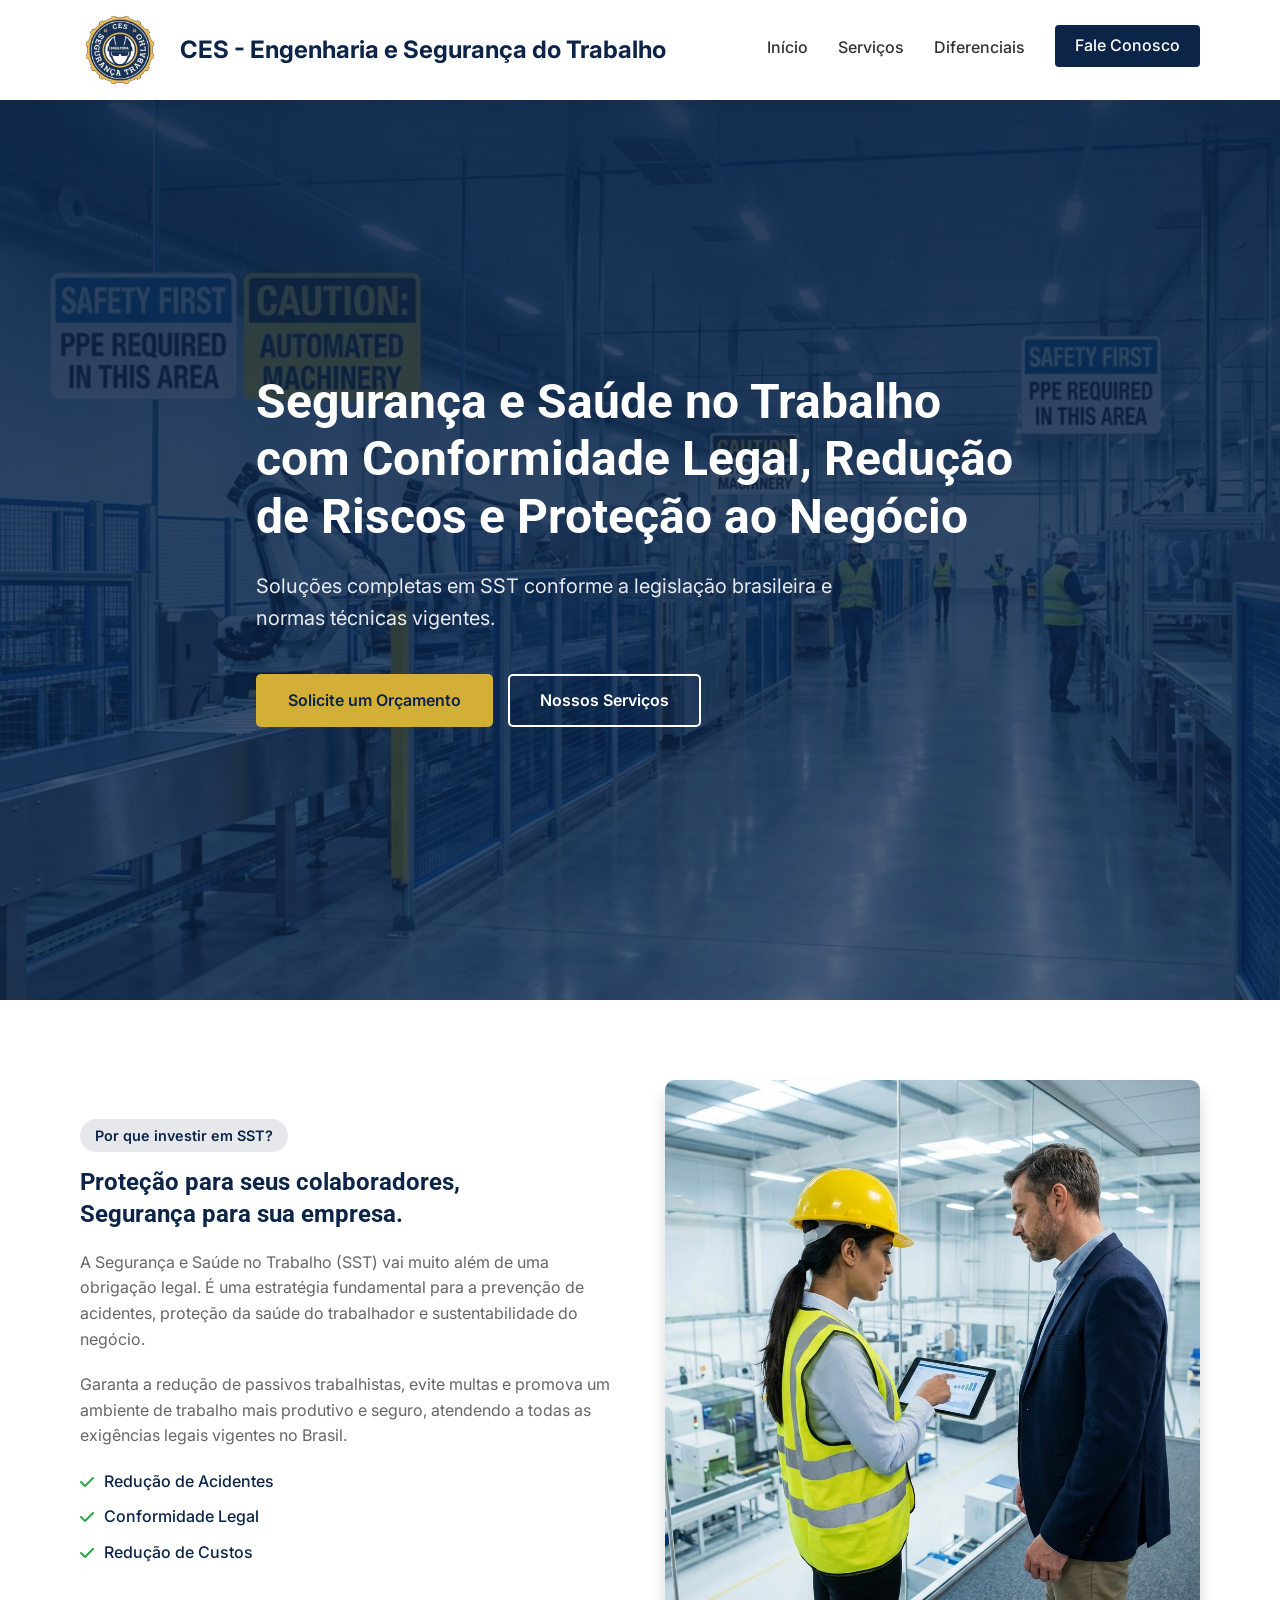
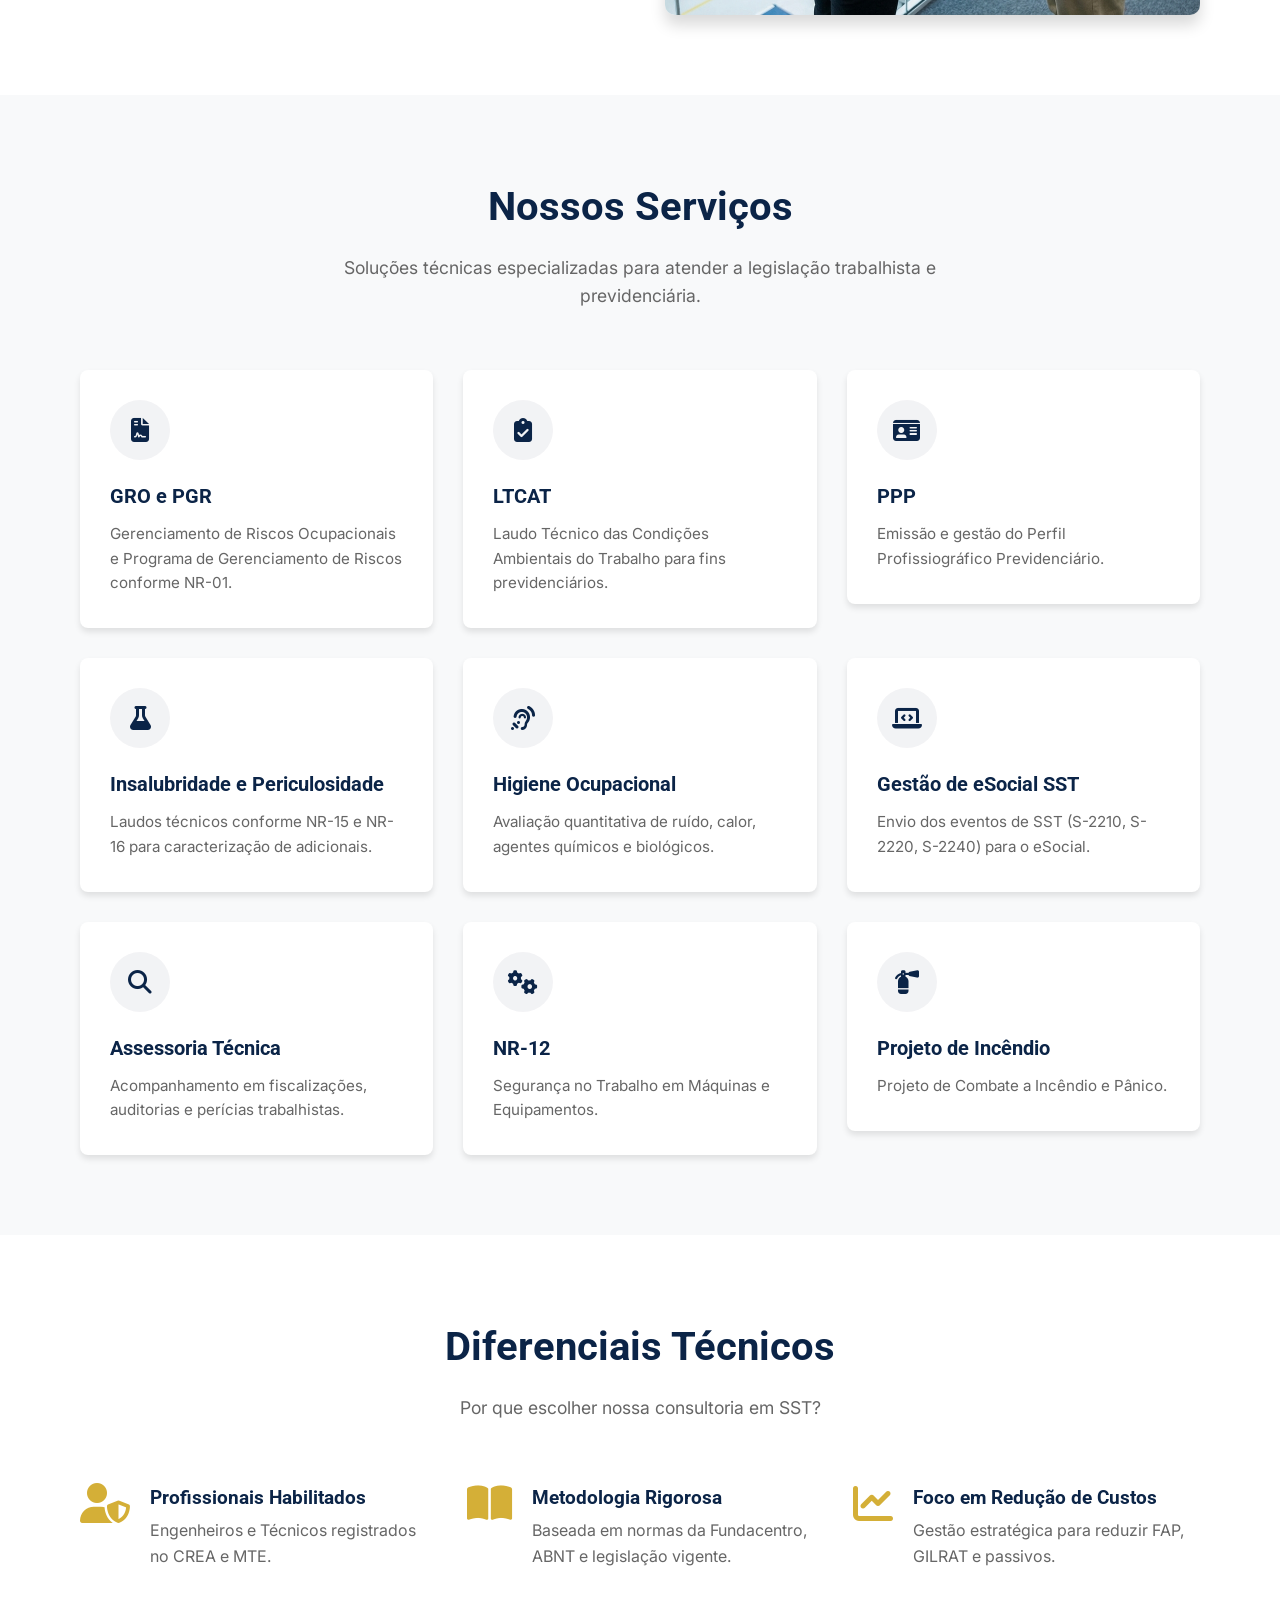
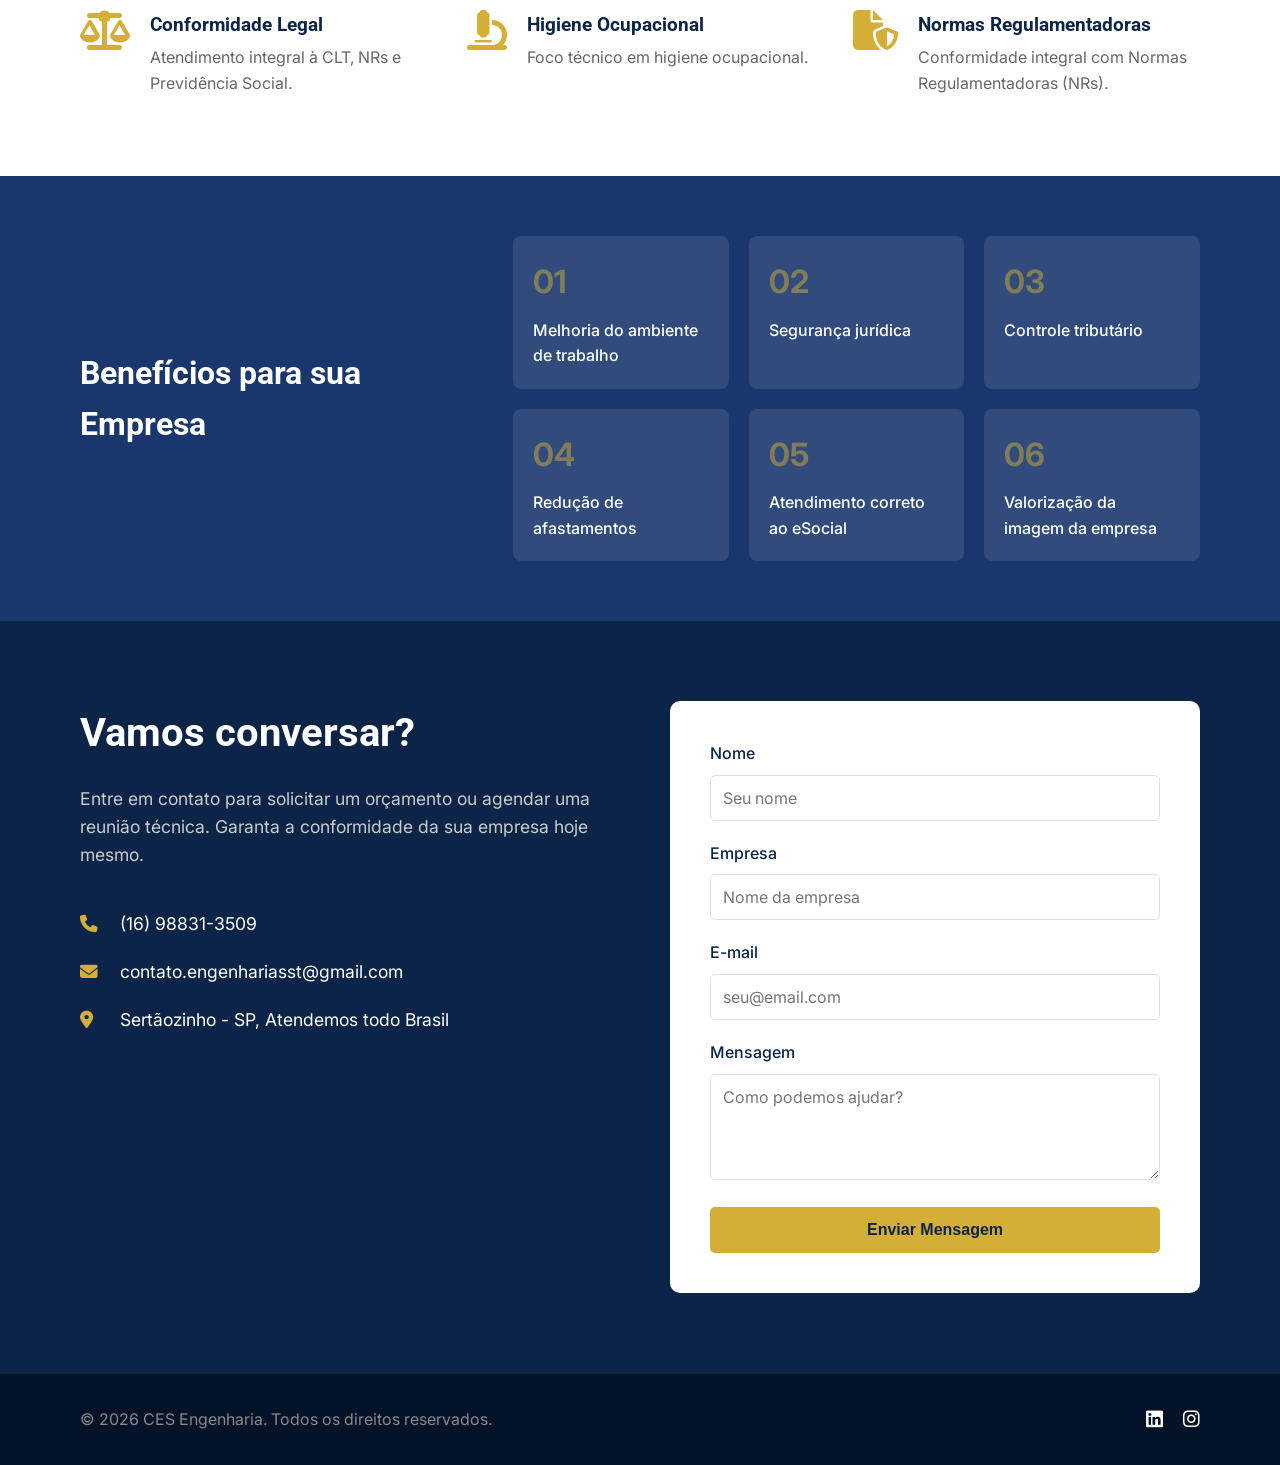
==== index.html @ 50f4a656 "Add files via upload" ====
<!DOCTYPE html>
<html lang="pt-BR">

<head>
    <meta charset="UTF-8">
    <meta name="viewport" content="width=device-width, initial-scale=1.0">
    <meta name="description"
        content="Segurança e Saúde no Trabalho com Conformidade Legal. Soluções completas em SST para sua empresa.">
    <link rel="icon" href="assets/logo_ces.png" type="image/png">
    <title>Segurança e Saúde no Trabalho | Soluções em SST</title>
    <link rel="preconnect" href="https://fonts.googleapis.com">
    <link rel="preconnect" href="https://fonts.gstatic.com" crossorigin>
    <link
        href="https://fonts.googleapis.com/css2?family=Inter:wght@300;400;500;600;700&family=Roboto:wght@400;500;700&display=swap"
        rel="stylesheet">
    <link rel="stylesheet" href="styles.css">
    <!-- Font Awesome for Icons -->
    <link rel="stylesheet" href="https://cdnjs.cloudflare.com/ajax/libs/font-awesome/6.4.0/css/all.min.css">
</head>

<body>
    <header id="header">
        <div class="container header-container">
            <a href="#" class="logo">
                <img src="assets/logo_ces.png" alt="CES Engenharia Logo"
                    style="height: 80px; width: auto; margin-right: 10px;">
                <span>CES - Engenharia e Segurança do Trabalho</span>
            </a>
            <nav>
                <button class="mobile-menu-btn" aria-label="Menu">
                    <i class="fa-solid fa-bars"></i>
                </button>
                <ul class="nav-links">
                    <li><a href="#inicio">Início</a></li>
                    <li><a href="#servicos">Serviços</a></li>
                    <li><a href="#diferenciais">Diferenciais</a></li>
                    <li><a href="#contato" class="btn-nav">Fale Conosco</a></li>
                </ul>
            </nav>
        </div>
    </header>

    <main>
        <!-- Hero Section -->
        <section id="inicio" class="hero">
            <div class="hero-overlay"></div>
            <div class="container hero-content">
                <h1>Segurança e Saúde no Trabalho com Conformidade Legal, Redução de Riscos e Proteção ao Negócio</h1>
                <p class="subtitle">Soluções completas em SST conforme a legislação brasileira e normas técnicas
                    vigentes.</p>
                <div class="hero-buttons">
                    <a href="#contato" class="btn btn-primary">Solicite um Orçamento</a>
                    <a href="#servicos" class="btn btn-outline">Nossos Serviços</a>
                </div>
            </div>
        </section>

        <!-- Intro Section -->
        <section id="intro" class="section-padding">
            <div class="container">
                <div class="intro-grid">
                    <div class="intro-text">
                        <span class="section-tag">Por que investir em SST?</span>
                        <h2>Proteção para seus colaboradores,<br>Segurança para sua empresa.</h2>
                        <p>A Segurança e Saúde no Trabalho (SST) vai muito além de uma obrigação legal. É uma estratégia
                            fundamental para a prevenção de acidentes, proteção da saúde do trabalhador e
                            sustentabilidade do negócio.</p>
                        <p>Garanta a redução de passivos trabalhistas, evite multas e promova um ambiente de trabalho
                            mais produtivo e seguro, atendendo a todas as exigências legais vigentes no Brasil.</p>
                        <ul class="check-list">
                            <li><i class="fa-solid fa-check"></i> Redução de Acidentes</li>
                            <li><i class="fa-solid fa-check"></i> Conformidade Legal</li>
                            <li><i class="fa-solid fa-check"></i> Redução de Custos</li>
                        </ul>
                    </div>
                    <div class="intro-image">
                        <img src="assets/engineer_consulting.png" alt="Engenheiro de segurança consultando normas"
                            loading="lazy">
                    </div>
                </div>
            </div>
        </section>

        <!-- Services Section -->
        <section id="servicos" class="section-padding bg-light">
            <div class="container">
                <div class="section-header text-center">
                    <h2>Nossos Serviços</h2>
                    <p>Soluções técnicas especializadas para atender a legislação trabalhista e previdenciária.</p>
                </div>
                <div class="services-grid">
                    <a href="servico.html?id=gro" class="service-card-link">
                        <div class="service-card">
                            <div class="icon-box"><i class="fa-solid fa-file-contract"></i></div>
                            <h3>GRO e PGR</h3>
                            <p>Gerenciamento de Riscos Ocupacionais e Programa de Gerenciamento de Riscos conforme
                                NR-01.</p>
                        </div>
                    </a>
                    <a href="servico.html?id=ltcat" class="service-card-link">
                        <div class="service-card">
                            <div class="icon-box"><i class="fa-solid fa-clipboard-check"></i></div>
                            <h3>LTCAT</h3>
                            <p>Laudo Técnico das Condições Ambientais do Trabalho para fins previdenciários.</p>
                        </div>
                    </a>
                    <a href="servico.html?id=ppp" class="service-card-link">
                        <div class="service-card">
                            <div class="icon-box"><i class="fa-solid fa-id-card"></i></div>
                            <h3>PPP</h3>
                            <p>Emissão e gestão do Perfil Profissiográfico Previdenciário.</p>
                        </div>
                    </a>
                    <a href="servico.html?id=insalubridade" class="service-card-link">
                        <div class="service-card">
                            <div class="icon-box"><i class="fa-solid fa-flask"></i></div>
                            <h3>Insalubridade e Periculosidade</h3>
                            <p>Laudos técnicos conforme NR-15 e NR-16 para caracterização de adicionais.</p>
                        </div>
                    </a>
                    <a href="servico.html?id=higiene" class="service-card-link">
                        <div class="service-card">
                            <div class="icon-box"><i class="fa-solid fa-ear-listen"></i></div>
                            <h3>Higiene Ocupacional</h3>
                            <p>Avaliação quantitativa de ruído, calor, agentes químicos e biológicos.</p>
                        </div>
                    </a>
                    <a href="servico.html?id=esocial" class="service-card-link">
                        <div class="service-card">
                            <div class="icon-box"><i class="fa-solid fa-laptop-code"></i></div>
                            <h3>Gestão de eSocial SST</h3>
                            <p>Envio dos eventos de SST (S-2210, S-2220, S-2240) para o eSocial.</p>
                        </div>
                    </a>
                    <a href="servico.html?id=assessoria" class="service-card-link">
                        <div class="service-card">
                            <div class="icon-box"><i class="fa-solid fa-magnifying-glass"></i></div>
                            <h3>Assessoria Técnica</h3>
                            <p>Acompanhamento em fiscalizações, auditorias e perícias trabalhistas.</p>
                        </div>
                    </a>
                    <a href="servico.html?id=nr12" class="service-card-link">
                        <div class="service-card">
                            <div class="icon-box"><i class="fa-solid fa-gears"></i></div>
                            <h3>NR-12</h3>
                            <p>Segurança no Trabalho em Máquinas e Equipamentos.</p>
                        </div>
                    </a>
                    <a href="servico.html?id=incendio" class="service-card-link">
                        <div class="service-card">
                            <div class="icon-box"><i class="fa-solid fa-fire-extinguisher"></i></div>
                            <h3>Projeto de Incêndio</h3>
                            <p>Projeto de Combate a Incêndio e Pânico.</p>
                        </div>
                    </a>
                </div>
            </div>
        </section>

        <!-- Differentiators Section -->
        <section id="diferenciais" class="section-padding">
            <div class="container">
                <div class="section-header text-center">
                    <h2>Diferenciais Técnicos</h2>
                    <p>Por que escolher nossa consultoria em SST?</p>
                </div>
                <div class="features-grid">
                    <div class="feature-item">
                        <i class="fa-solid fa-user-shield"></i>
                        <div class="feature-text">
                            <h4>Profissionais Habilitados</h4>
                            <p>Engenheiros e Técnicos registrados no CREA e MTE.</p>
                        </div>
                    </div>
                    <div class="feature-item">
                        <i class="fa-solid fa-book-open"></i>
                        <div class="feature-text">
                            <h4>Metodologia Rigorosa</h4>
                            <p>Baseada em normas da Fundacentro, ABNT e legislação vigente.</p>
                        </div>
                    </div>
                    <div class="feature-item">
                        <i class="fa-solid fa-chart-line"></i>
                        <div class="feature-text">
                            <h4>Foco em Redução de Custos</h4>
                            <p>Gestão estratégica para reduzir FAP, GILRAT e passivos.</p>
                        </div>
                    </div>
                    <div class="feature-item">
                        <i class="fa-solid fa-scale-balanced"></i>
                        <div class="feature-text">
                            <h4>Conformidade Legal</h4>
                            <p>Atendimento integral à CLT, NRs e Previdência Social.</p>
                        </div>
                    </div>
                    <div class="feature-item">
                        <i class="fa-solid fa-microscope"></i>
                        <div class="feature-text">
                            <h4>Higiene Ocupacional</h4>
                            <p>Foco técnico em higiene ocupacional.</p>
                        </div>
                    </div>
                    <div class="feature-item">
                        <i class="fa-solid fa-file-shield"></i>
                        <div class="feature-text">
                            <h4>Normas Regulamentadoras</h4>
                            <p>Conformidade integral com Normas Regulamentadoras (NRs).</p>
                        </div>
                    </div>
                </div>
            </div>
        </section>

        <!-- Benefits Banner -->
        <section class="benefits-banner">
            <div class="container">
                <div class="benefits-content">
                    <h2>Benefícios para sua Empresa</h2>
                    <div class="benefits-list">
                        <div class="benefit">
                            <span>01</span>
                            <p>Melhoria do ambiente de trabalho</p>
                        </div>
                        <div class="benefit">
                            <span>02</span>
                            <p>Segurança jurídica</p>
                        </div>
                        <div class="benefit">
                            <span>03</span>
                            <p>Controle tributário</p>
                        </div>
                        <div class="benefit">
                            <span>04</span>
                            <p>Redução de afastamentos</p>
                        </div>
                        <div class="benefit">
                            <span>05</span>
                            <p>Atendimento correto ao eSocial</p>
                        </div>
                        <div class="benefit">
                            <span>06</span>
                            <p>Valorização da imagem da empresa</p>
                        </div>
                    </div>
                </div>
            </div>
        </section>

        <!-- CTA / Contact Section -->
        <section id="contato" class="section-padding bg-dark text-white">
            <div class="container contact-container">
                <div class="contact-info">
                    <h2>Vamos conversar?</h2>
                    <p>Entre em contato para solicitar um orçamento ou agendar uma reunião técnica. Garanta a
                        conformidade da sua empresa hoje mesmo.</p>
                    <ul class="contact-details">
                        <li><i class="fa-solid fa-phone"></i> (16) 98831-3509</li>
                        <li><i class="fa-solid fa-envelope"></i> contato.engenhariasst@gmail.com</li>
                        <li><i class="fa-solid fa-location-dot"></i>Sertãozinho - SP, Atendemos todo Brasil</li>
                    </ul>
                </div>
                <div class="contact-form-wrapper">
                    <form class="contact-form" action="https://formsubmit.co/contato.engenhariasst@gmail.com
" method="POST">
                        <input type="hidden" name="_subject" value="Novo contato via Site CES Engenharia">
                        <input type="hidden" name="_template" value="table">
                        <input type="hidden" name="_captcha" value="false">
                        <!-- Desativa captcha para teste, remova em produção se desejar -->
                        <input type="hidden" name="_next"
                            value="https://engenhariaconsultoria.github.io/CesEngenhariaSST/obrigado.html?">
                        <!-- IMPORTANTE: Altere para a URL final do seu site -->
                        <div class="form-group">
                            <label for="name">Nome</label>
                            <input type="text" id="name" name="name" placeholder="Seu nome" required>
                        </div>
                        <div class="form-group">
                            <label for="company">Empresa</label>
                            <input type="text" id="company" name="company" placeholder="Nome da empresa">
                        </div>
                        <div class="form-group">
                            <label for="email">E-mail</label>
                            <input type="email" id="email" name="email" placeholder="seu@email.com" required>
                        </div>
                        <div class="form-group">
                            <label for="message">Mensagem</label>
                            <textarea id="message" name="message" rows="4" placeholder="Como podemos ajudar?"
                                required></textarea>
                        </div>
                        <button type="submit" class="btn btn-primary full-width">Enviar Mensagem</button>
                    </form>
                </div>
            </div>
        </section>
    </main>

    <footer>
        <div class="container footer-content">
            <p>&copy; 2026 CES Engenharia. Todos os direitos reservados.</p>
            <div class="social-links">
                <a href="https://linkedin.com/in/carlos-eduardo8" target="_blank"><i
                        class="fa-brands fa-linkedin"></i></a>
                <a href="https://www.instagram.com/cesconsultoriasst/?hl=pt-br" target="_blank"><i
                        class="fa-brands fa-instagram"></i></a>
            </div>
        </div>
    </footer>

    <script src="script.js"></script>
</body>

</html>
---- styles.css ----
:root {
    --primary-color: #0B2447;
    /* Deep Navy Blue */
    --secondary-color: #19376D;
    /* Lighter Navy */
    --accent-color: #D4AF37;
    /* Metallic Gold/Orange for CTAs */
    --text-color: #333333;
    --light-text: #666666;
    --bg-light: #F8F9FA;
    --white: #FFFFFF;
    --border-color: #E0E0E0;
    --success: #28a745;

    --font-heading: 'Roboto', sans-serif;
    --font-body: 'Inter', sans-serif;

    --transition: all 0.3s ease;
    --shadow: 0 4px 6px rgba(0, 0, 0, 0.1);
    --shadow-hover: 0 10px 15px rgba(0, 0, 0, 0.15);
}

/* Responsive Typography Scale */
html {
    font-size: 16px;
}

@media (max-width: 768px) {
    html {
        font-size: 14px;
    }
}

* {
    margin: 0;
    padding: 0;
    box-sizing: border-box;
}

html {
    scroll-behavior: smooth;
}

body {
    font-family: var(--font-body);
    line-height: 1.6;
    color: var(--text-color);
    background-color: var(--white);
    display: flex;
    flex-direction: column;
    min-height: 100vh;
}

main {
    flex: 1;
}

h1,
h2,
h3,
h4,
h5,
h6 {
    font-family: var(--font-heading);
    color: var(--primary-color);
    font-weight: 700;
}

a {
    text-decoration: none;
    color: inherit;
    transition: var(--transition);
}

ul {
    list-style: none;
}

img {
    max-width: 100%;
    display: block;
}

.container {
    width: 90%;
    max-width: 1200px;
    margin: 0 auto;
    padding: 0 1rem;
}

/* Fix for anchor jumps with fixed header */
html {
    scroll-padding-top: 50px;
    /* Better modern alternative to scroll-margin depending on browser, but let's stick to scroll-margin on sections for robustness or use this global if structure allows */
}

section[id] {
    scroll-margin-top: 50px;
}

.section-padding {
    padding: 80px 0;
}

@media (max-width: 768px) {
    .section-padding {
        padding: 50px 0;
    }
}

.text-center {
    text-align: center;
}

.bg-light {
    background-color: var(--bg-light);
}

.bg-dark {
    background-color: var(--primary-color);
    color: var(--white);
}

/* Buttons */
.btn {
    display: inline-block;
    padding: 12px 30px;
    border-radius: 5px;
    font-weight: 600;
    font-size: 1rem;
    cursor: pointer;
    text-align: center;
    border: 2px solid transparent;
}

.btn-primary {
    background-color: var(--accent-color);
    color: var(--primary-color);
}

.btn-primary:hover {
    background-color: #bfa030;
    transform: translateY(-3px) scale(1.05);
    box-shadow: 0 10px 20px rgba(0, 0, 0, 0.2);
}

.btn:active {
    transform: translateY(1px) scale(0.95);
    box-shadow: 0 2px 5px rgba(0, 0, 0, 0.2);
}

.btn-outline {
    background-color: transparent;
    border: 2px solid var(--white);
    color: var(--white);
}

.btn-outline:hover {
    background-color: var(--white);
    color: var(--primary-color);
    transform: translateY(-3px) scale(1.05);
    box-shadow: 0 10px 20px rgba(255, 255, 255, 0.2);
}

.full-width {
    width: 100%;
}

/* Header */
header {
    background-color: var(--white);
    box-shadow: 0 2px 10px rgba(0, 0, 0, 0.05);
    position: fixed;
    width: 100%;
    top: 0;
    z-index: 1000;
    height: 100px;
    display: flex;
    align-items: center;
}

.header-container {
    display: flex;
    justify-content: space-between;
    align-items: center;
}

.logo {
    display: flex;
    align-items: center;
    gap: 10px;
    font-size: 1.5rem;
    font-weight: 700;
    color: var(--primary-color);
}

.logo i {
    color: var(--accent-color);
    font-size: 1.8rem;
}

.nav-links {
    display: flex;
    align-items: center;
    gap: 30px;
}

.nav-links a {
    text-decoration: none;
    display: inline-block;
    font-weight: 500;
    color: var(--text-color);
    position: relative;
    padding-bottom: 5px;
    transition: var(--transition);
}

.nav-links a:not(.btn-nav)::after {
    content: '';
    position: absolute;
    width: 0;
    height: 2px;
    bottom: 0;
    left: 0;
    background-color: var(--accent-color);
    transition: width 0.3s ease;
}

.nav-links a:not(.btn-nav):hover {
    color: var(--primary-color);
}

.nav-links a:not(.btn-nav):active {
    transform: scale(0.95);
}

.nav-links a:not(.btn-nav):hover::after {
    width: 100%;
}

.nav-links .btn-nav {
    background-color: var(--primary-color);
    color: var(--white);
    padding: 8px 20px;
    border-radius: 4px;
    position: relative;
    overflow: hidden;
    z-index: 1;
}

.nav-links .btn-nav::before {
    content: '';
    position: absolute;
    top: 0;
    left: -100%;
    width: 100%;
    height: 100%;
    background: linear-gradient(90deg, transparent, rgba(255, 255, 255, 0.2), transparent);
    transition: 0.5s;
    z-index: -1;
}

.nav-links .btn-nav:hover {
    background-color: var(--secondary-color);
    color: var(--white);
    transform: translateY(-2px);
    box-shadow: 0 5px 15px rgba(0, 0, 0, 0.1);
}

.nav-links .btn-nav:hover::before {
    left: 100%;
}

.nav-links .btn-nav:active {
    transform: translateY(0) scale(0.95);
    box-shadow: 0 2px 5px rgba(0, 0, 0, 0.1);
}

.mobile-menu-btn {
    display: none;
    background: none;
    border: none;
    font-size: 1.5rem;
    color: var(--primary-color);
    cursor: pointer;
}

/* Hero Section */
.hero {
    height: 100vh;
    /* Changed from 90vh to 100vh for fuller impact */
    min-height: 600px;
    background-image: url('assets/hero_industry.png');
    /* Placeholder image needed */
    background-size: cover;
    background-position: center;
    position: relative;
    display: flex;
    align-items: center;
    margin-top: 100px;
    /* Header height offset if needed, or overlay header */
}

/* To handle the fixed header cleanly, we can actually make the hero top padding compensate or just keep margin */

.hero-overlay {
    position: absolute;
    top: 0;
    left: 0;
    width: 100%;
    height: 100%;
    background: linear-gradient(rgba(11, 36, 71, 0.9), rgba(11, 36, 71, 0.7));
}

.hero-content {
    position: relative;
    z-index: 1;
    color: var(--white);
    max-width: 800px;
}

.hero h1 {
    font-size: 3rem;
    line-height: 1.2;
    margin-bottom: 1.5rem;
    color: var(--white);
}

.hero .subtitle {
    font-size: 1.25rem;
    margin-bottom: 2.5rem;
    opacity: 0.9;
    max-width: 600px;
}

.hero-buttons {
    display: flex;
    gap: 15px;
    flex-wrap: wrap;
}

/* Intro Section */
.intro-grid {
    display: grid;
    grid-template-columns: 1fr 1fr;
    gap: 50px;
    align-items: center;
}

.section-tag {
    display: inline-block;
    background-color: rgba(11, 36, 71, 0.1);
    color: var(--primary-color);
    padding: 5px 15px;
    border-radius: 50px;
    font-size: 0.9rem;
    font-weight: 600;
    margin-bottom: 15px;
}

.intro-text h2 {
    font-size: 2/5rem;
    margin-bottom: 20px;
    line-height: 1.3;
}

.intro-text p {
    margin-bottom: 20px;
    color: var(--light-text);
}

.check-list {
    margin-top: 20px;
}

.check-list li {
    display: flex;
    align-items: center;
    gap: 10px;
    margin-bottom: 10px;
    font-weight: 500;
    color: var(--primary-color);
}

.check-list i {
    color: var(--success);
}

.intro-image img {
    border-radius: 10px;
    box-shadow: var(--shadow-hover);
}

/* Services */
.section-header {
    margin-bottom: 60px;
    max-width: 700px;
    margin-left: auto;
    margin-right: auto;
}

.section-header h2 {
    font-size: 2.5rem;
    margin-bottom: 15px;
}

.section-header p {
    color: var(--light-text);
    font-size: 1.1rem;
}

.services-grid {
    display: grid;
    grid-template-columns: repeat(auto-fit, minmax(280px, 1fr));
    gap: 30px;
}

@media (max-width: 480px) {
    .services-grid {
        grid-template-columns: 1fr;
    }
}

.service-card {
    background-color: var(--white);
    padding: 30px;
    border-radius: 8px;
    box-shadow: var(--shadow);
    transition: var(--transition);
    border-bottom: 3px solid transparent;
}

.service-card:hover {
    transform: translateY(-10px);
    box-shadow: 0 15px 30px rgba(0, 0, 0, 0.15);
    border-bottom-color: var(--accent-color);
}

.icon-box {
    width: 60px;
    height: 60px;
    background-color: rgba(11, 36, 71, 0.05);
    border-radius: 50%;
    display: flex;
    align-items: center;
    justify-content: center;
    margin-bottom: 20px;
}

.icon-box i {
    font-size: 1.5rem;
    color: var(--primary-color);
}

.service-card h3 {
    font-size: 1.25rem;
    margin-bottom: 10px;
}

.service-card p {
    color: var(--light-text);
    font-size: 0.95rem;
}

/* Differentiators */
.features-grid {
    display: grid;
    grid-template-columns: repeat(auto-fit, minmax(300px, 1fr));
    gap: 40px;
}

.feature-item {
    display: flex;
    gap: 20px;
}

.feature-item i {
    font-size: 2.5rem;
    color: var(--accent-color);
}

.feature-item h4 {
    margin-bottom: 5px;
    font-size: 1.2rem;
}

.feature-item p {
    color: var(--light-text);
}

/* Benefits Banner */
.benefits-banner {
    background-color: var(--secondary-color);
    padding: 60px 0;
    color: var(--white);
}

.benefits-content {
    display: flex;
    flex-wrap: wrap;
    align-items: center;
    justify-content: space-between;
    gap: 40px;
}

.benefits-content h2 {
    color: var(--white);
    font-size: 2rem;
    flex: 1 1 300px;
}

.benefits-list {
    flex: 2 1 500px;
    display: grid;
    grid-template-columns: repeat(auto-fit, minmax(200px, 1fr));
    gap: 20px;
}

.benefit {
    background-color: rgba(255, 255, 255, 0.1);
    padding: 20px;
    border-radius: 8px;
    display: flex;
    flex-direction: column;
    gap: 10px;
}

.benefit span {
    font-size: 2rem;
    font-weight: 700;
    color: var(--accent-color);
    opacity: 0.5;
}

.benefit p {
    font-weight: 500;
}

/* Contact Section */
.contact-container {
    display: grid;
    grid-template-columns: 1fr 1fr;
    gap: 60px;
    align-items: flex-start;
}

.contact-info h2 {
    color: var(--white);
    font-size: 2.5rem;
    margin-bottom: 20px;
}

.contact-info p {
    color: #cccccc;
    margin-bottom: 40px;
    font-size: 1.1rem;
}

.contact-details li {
    display: flex;
    align-items: center;
    gap: 15px;
    margin-bottom: 20px;
    font-size: 1.1rem;
}

.contact-details i {
    color: var(--accent-color);
    width: 25px;
}

.contact-form-wrapper {
    background-color: var(--white);
    padding: 40px;
    border-radius: 10px;
    color: var(--text-color);
}

.form-group {
    margin-bottom: 20px;
}

.form-group label {
    display: block;
    margin-bottom: 8px;
    font-weight: 500;
    color: var(--primary-color);
}

.form-group input,
.form-group textarea {
    width: 100%;
    padding: 12px;
    border: 1px solid var(--border-color);
    border-radius: 5px;
    font-family: inherit;
    font-size: 1rem;
    transition: var(--transition);
}

.form-group input:focus,
.form-group textarea:focus {
    outline: none;
    border-color: var(--primary-color);
    box-shadow: 0 0 0 3px rgba(11, 36, 71, 0.1);
}

/* Footer */
footer {
    background-color: #051329;
    /* Darker than primary */
    color: #888;
    padding: 30px 0;
    border-top: 1px solid rgba(255, 255, 255, 0.05);
}

.footer-content {
    display: flex;
    justify-content: space-between;
    align-items: center;
}

.social-links {
    display: flex;
    gap: 20px;
}

.social-links a {
    color: #fff;
    font-size: 1.2rem;
}

.social-links a:hover {
    color: var(--accent-color);
}

/* Responsive */
@media (max-width: 992px) {
    .hero h1 {
        font-size: 2.5rem;
    }

    .intro-grid {
        grid-template-columns: 1fr;
    }

    .intro-image {
        order: -1;
    }

    .contact-container {
        grid-template-columns: 1fr;
    }
}

@media (max-width: 768px) {

    /* Header & Navigation */
    header {
        height: auto;
        min-height: 80px;
        padding: 10px 0;
    }

    .header-container {
        flex-wrap: wrap;
    }

    .logo {
        max-width: 80%;
    }

    .logo img {
        height: 50px !important;
        /* Override inline style */
        width: auto;
    }

    .logo span {
        font-size: 0.9rem;
        line-height: 1.2;
    }

    .nav-links {
        display: none;
        position: absolute;
        top: 100%;
        /* Pushes it below the header */
        left: 0;
        width: 100%;
        background-color: var(--white);
        flex-direction: column;
        padding: 20px;
        box-shadow: 0 5px 10px rgba(0, 0, 0, 0.1);
        z-index: 999;
    }

    .nav-links.active {
        display: flex;
    }

    .mobile-menu-btn {
        display: block;
        margin-left: auto;
        /* Ensure it stays on the right */
    }

    /* Hero */
    .hero {
        min-height: 100vh;
        /* Changed to use VH properly */
        margin-top: 80px;
        /* Adjust for smaller header */
        background-attachment: scroll;
        /* Better performance on mobile */
    }

    .hero h1 {
        font-size: 2rem;
    }

    .hero .subtitle {
        font-size: 1.1rem;
    }

    /* Benefits Banner */
    .benefits-banner {
        padding: 30px 0;
    }

    .benefits-content {
        flex-direction: column;
        align-items: flex-start;
        gap: 20px;
        /* Override desktop gap of 40px */
    }

    .benefits-content h2 {
        margin-bottom: 0;
        /* Remove margin, use gap */
        text-align: left;
        width: 100%;
        /* Ensure it takes full width for alignment */
        flex: auto;
        /* Reset flex basis */
    }

    .benefits-list {
        flex: auto;
        width: 100%;
    }

    /* Footer */
    .footer-content {
        flex-direction: column;
        gap: 20px;
        text-align: center;
    }
}

@media (max-width: 480px) {
    .logo span {
        font-size: 0.8rem;
    }

    .hero h1 {
        font-size: 1.75rem;
    }

    .section-header h2 {
        font-size: 2rem;
    }

    .contact-form-wrapper {
        padding: 25px;
    }
}



/* Service Detail Page */
.back-link {
    display: inline-block;
    margin-bottom: 30px;
    color: var(--primary-color);
    font-weight: 600;
    transition: var(--transition);
}

.back-link:hover {
    color: var(--accent-color);
    transform: translateX(-5px);
}

.service-detail-container {
    background-color: var(--white);
    border-radius: 10px;
    box-shadow: var(--shadow);
    overflow: hidden;
    padding: 40px;
    display: flex;
    flex-wrap: wrap;
    gap: 40px;
    align-items: flex-start;
}

.service-detail-image-wrapper {
    flex: 1 1 400px;
}

.service-detail-image-wrapper img {
    border-radius: 8px;
    width: 100%;
    height: auto;
    box-shadow: var(--shadow-hover);
}

.service-detail-text {
    flex: 1 1 400px;
}

.service-detail-text h1 {
    font-size: 2.5rem;
    margin-bottom: 20px;
    position: relative;
    padding-bottom: 15px;
}

.service-detail-text h1::after {
    content: '';
    position: absolute;
    bottom: 0;
    left: 0;
    width: 80px;
    height: 4px;
    background-color: var(--accent-color);
    border-radius: 2px;
}

.service-detail-text p {
    margin-bottom: 15px;
    color: var(--light-text);
    font-size: 1.05rem;
    text-align: justify;
}

.service-detail-text ul {
    margin-top: 20px;
    margin-bottom: 20px;
}

.service-detail-text li {
    margin-bottom: 10px;
    padding-left: 20px;
    position: relative;
}

.service-detail-text li::before {
    content: '•';
    color: var(--accent-color);
    font-weight: bold;
    position: absolute;
    left: 0;
}

@media (max-width: 768px) {
    .service-detail-container {
        flex-direction: column;
        padding: 20px;
    }

    .service-detail-image-wrapper,
    .service-detail-text {
        flex: 1 1 100%;
    }
}
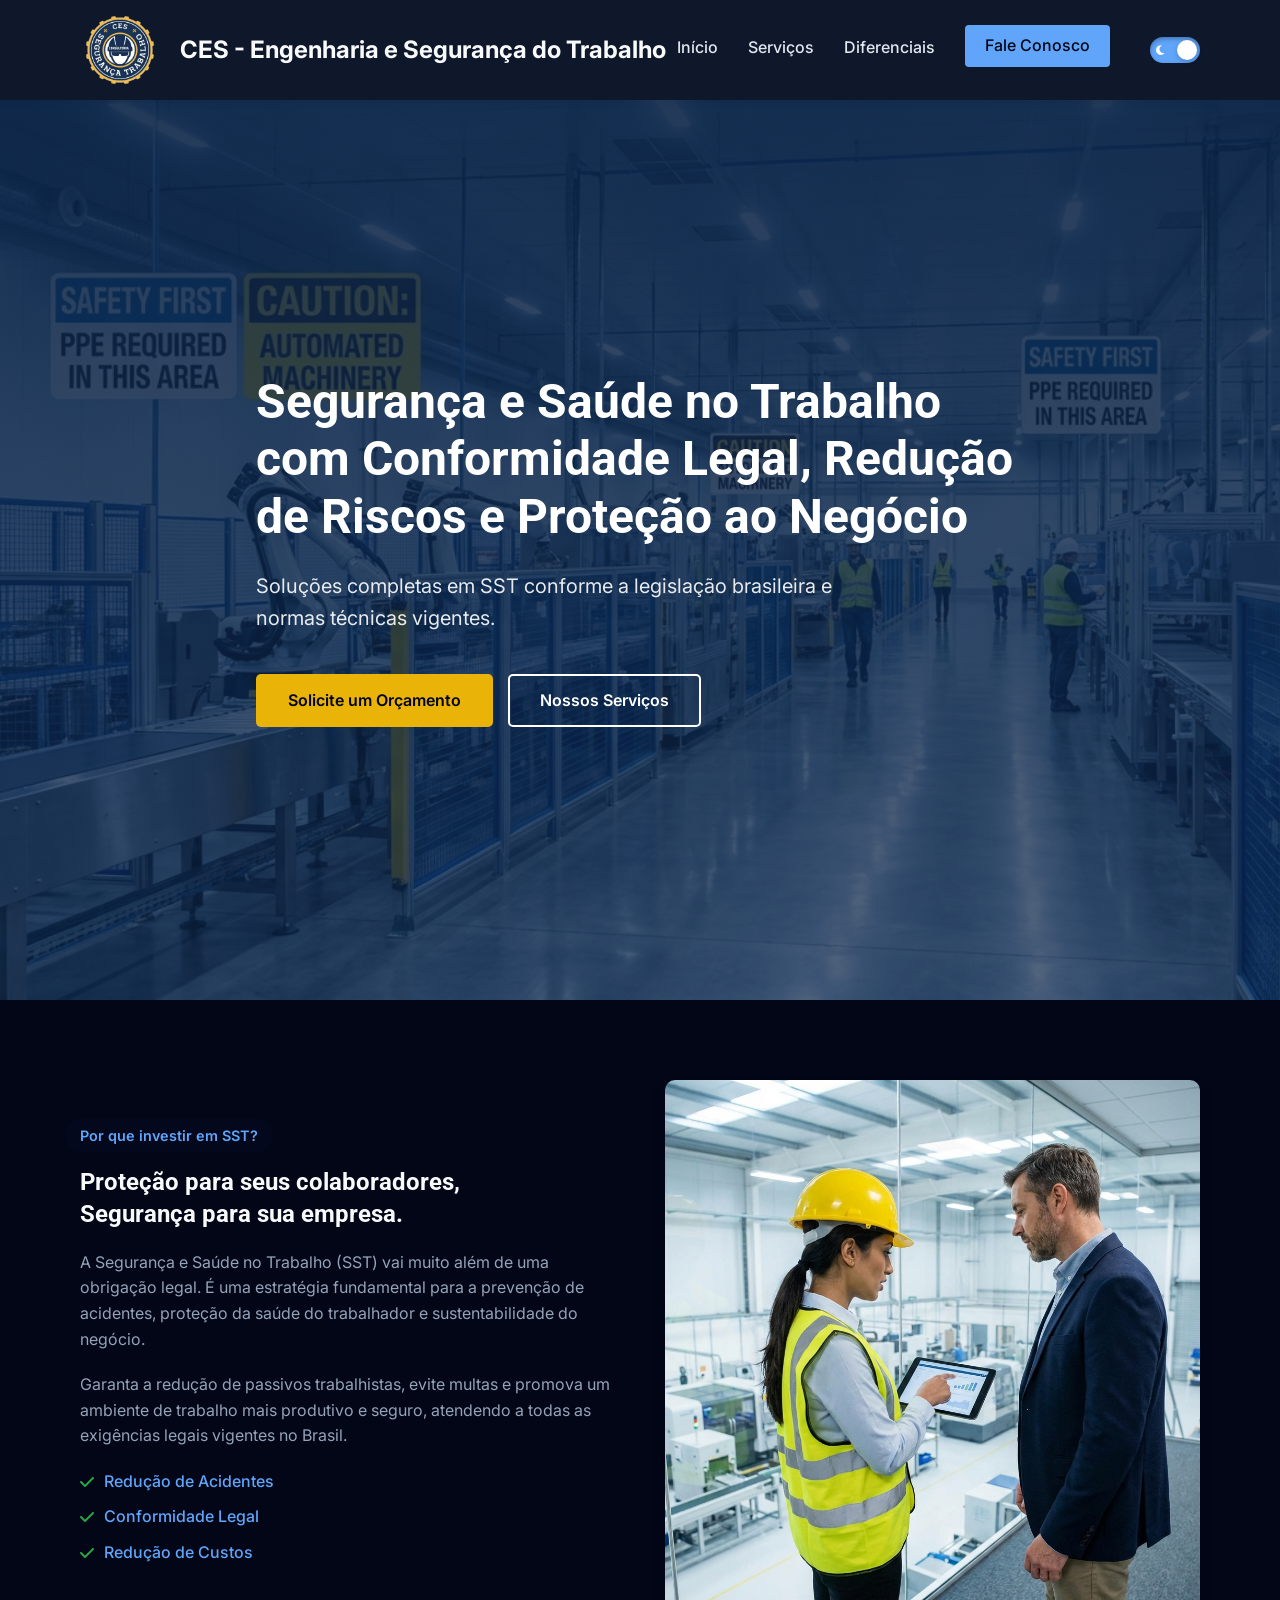
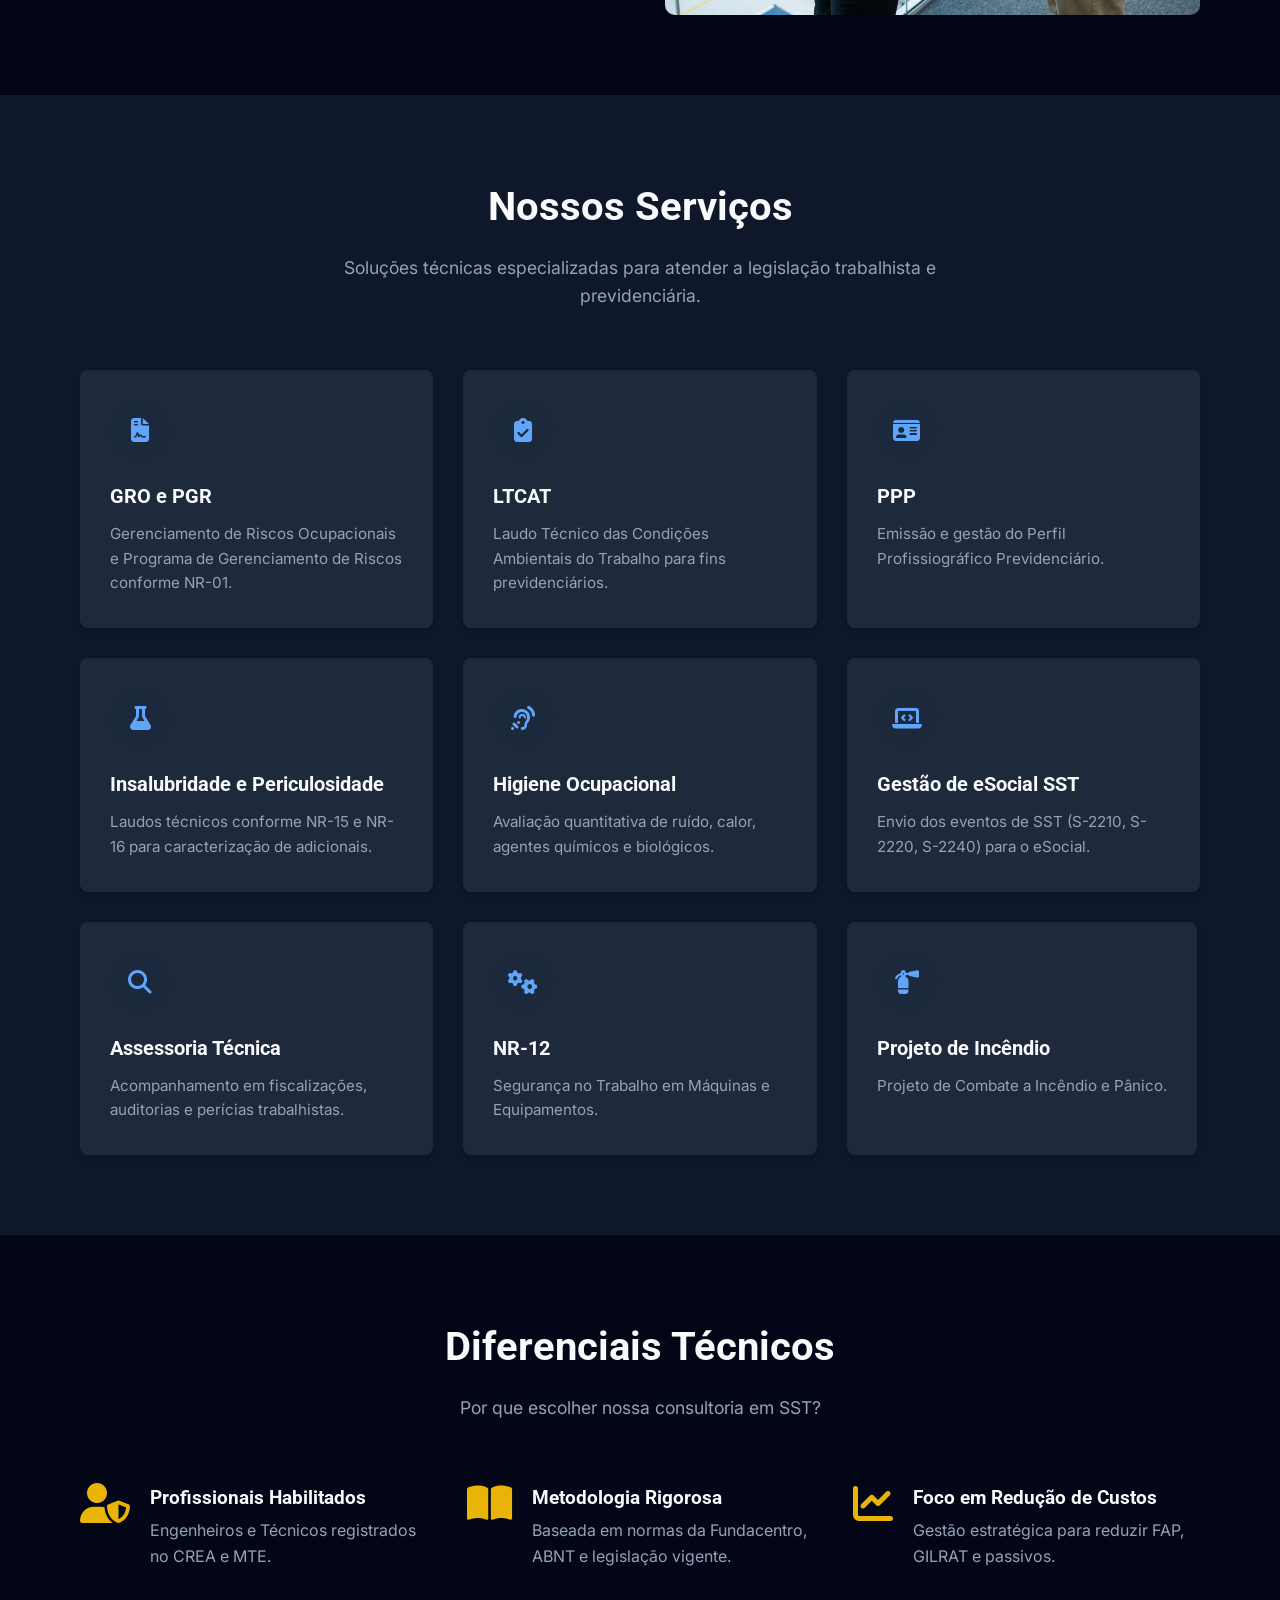
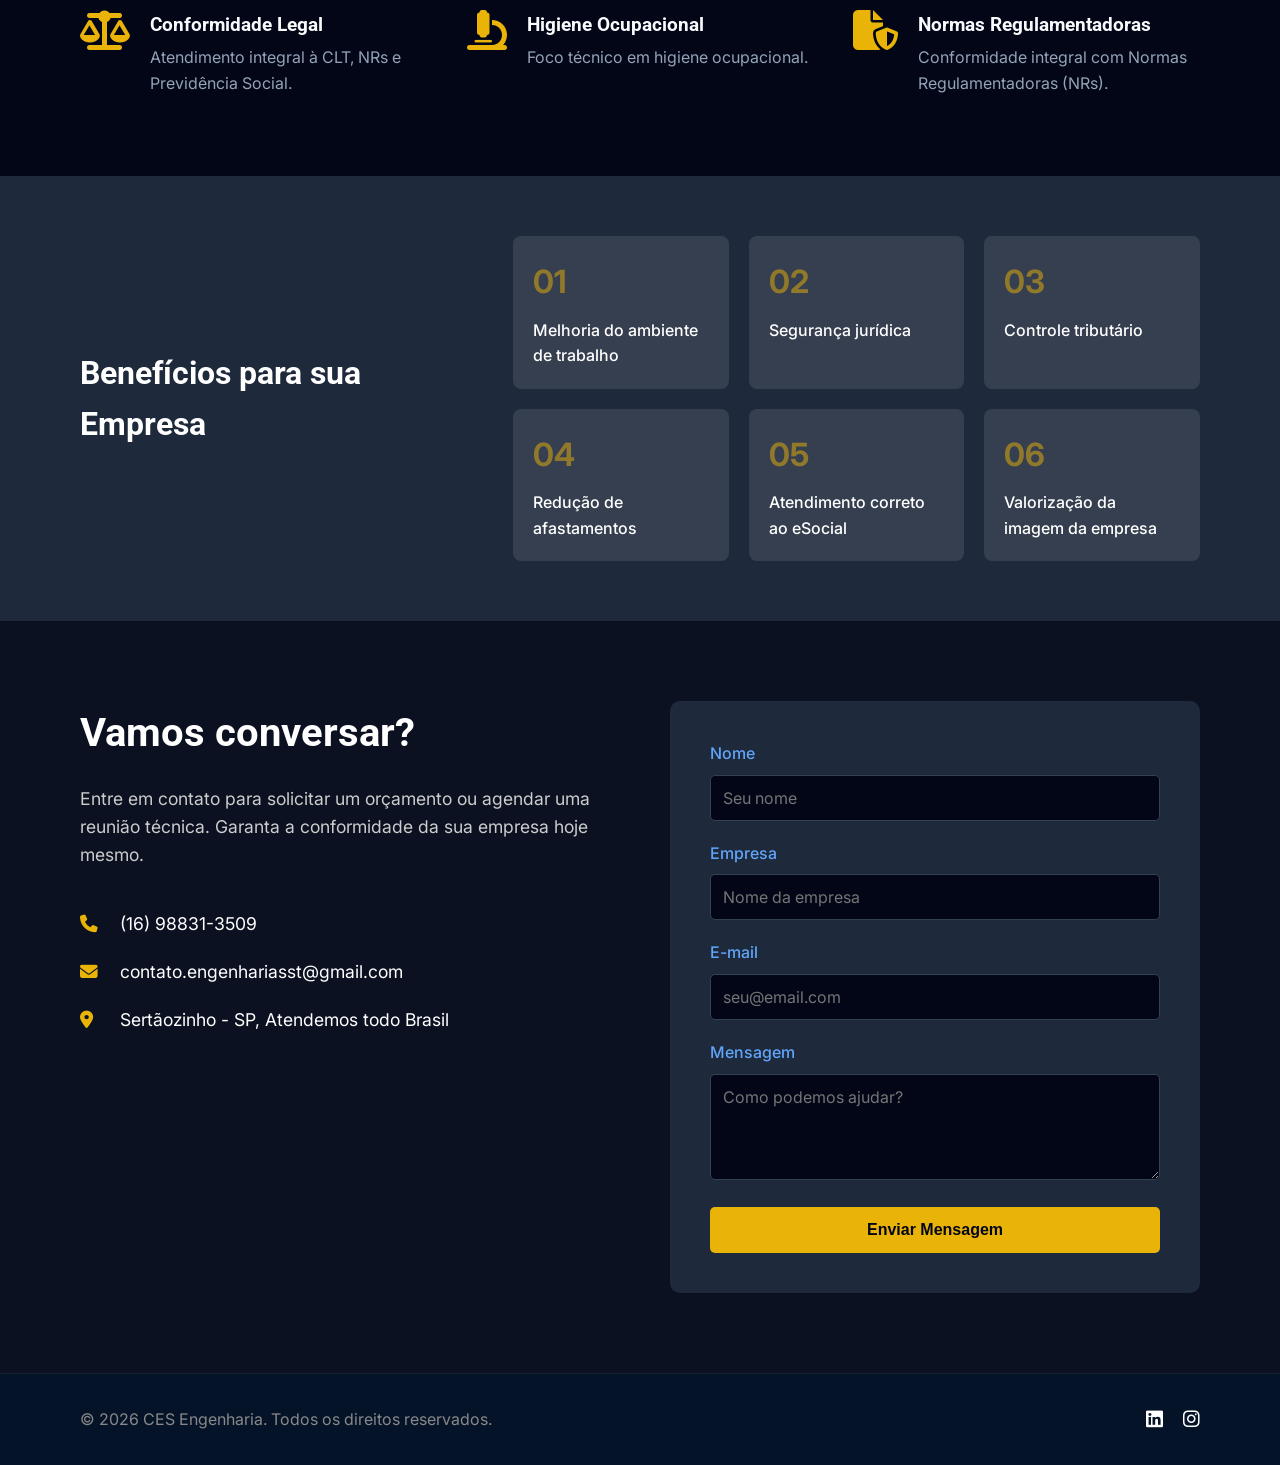
==== commit 556259c7: "feat: Add dark mode, adjust logo size and align grid items" ====
--- a/index.html
+++ b/index.html
@@ -13,6 +13,12 @@
     <link
         href="https://fonts.googleapis.com/css2?family=Inter:wght@300;400;500;600;700&family=Roboto:wght@400;500;700&display=swap"
         rel="stylesheet">
+    <script>
+        // Set dark theme as default unless explicitly set to light
+        if (localStorage.getItem('theme') !== 'light') {
+            document.documentElement.setAttribute('data-theme', 'dark');
+        }
+    </script>
     <link rel="stylesheet" href="styles.css">
     <!-- Font Awesome for Icons -->
     <link rel="stylesheet" href="https://cdnjs.cloudflare.com/ajax/libs/font-awesome/6.4.0/css/all.min.css">
@@ -35,6 +41,15 @@
                     <li><a href="#servicos">Serviços</a></li>
                     <li><a href="#diferenciais">Diferenciais</a></li>
                     <li><a href="#contato" class="btn-nav">Fale Conosco</a></li>
+                    <li>
+                        <label class="theme-switch" aria-label="Alternar Tema">
+                            <input type="checkbox" id="theme-toggle">
+                            <span class="slider">
+                                <i class="fa-solid fa-moon"></i>
+                                <i class="fa-solid fa-sun"></i>
+                            </span>
+                        </label>
+                    </li>
                 </ul>
             </nav>
         </div>
--- a/styles.css
+++ b/styles.css
@@ -6,18 +6,52 @@
     --accent-color: #D4AF37;
     /* Metallic Gold/Orange for CTAs */
     --text-color: #333333;
+    --heading-color: var(--primary-color);
     --light-text: #666666;
     --bg-light: #F8F9FA;
+    --bg-dark-section: var(--primary-color);
     --white: #FFFFFF;
     --border-color: #E0E0E0;
     --success: #28a745;
 
+    --body-bg: #FFFFFF;
+    --card-bg: #FFFFFF;
+    --header-bg: #FFFFFF;
+
+    --btn-nav-bg: var(--primary-color);
+    --btn-nav-text: var(--white);
+    --btn-primary-text: var(--primary-color);
+
     --font-heading: 'Roboto', sans-serif;
     --font-body: 'Inter', sans-serif;
 
     --transition: all 0.3s ease;
     --shadow: 0 4px 6px rgba(0, 0, 0, 0.1);
     --shadow-hover: 0 10px 15px rgba(0, 0, 0, 0.15);
+}
+
+[data-theme="dark"] {
+    --primary-color: #60a5fa;
+    --secondary-color: #1e293b;
+    --accent-color: #eab308;
+
+    --text-color: #e2e8f0;
+    --heading-color: #f8fafc;
+    --light-text: #94a3b8;
+
+    --bg-light: #0f172a;
+    --bg-dark-section: #0b1120;
+
+    --white: #ffffff;
+    --border-color: #334155;
+
+    --body-bg: #020617;
+    --card-bg: #1e293b;
+    --header-bg: #0f172a;
+
+    --btn-nav-bg: #60a5fa;
+    --btn-nav-text: #020617;
+    --btn-primary-text: #020617;
 }
 
 /* Responsive Typography Scale */
@@ -45,7 +79,7 @@
     font-family: var(--font-body);
     line-height: 1.6;
     color: var(--text-color);
-    background-color: var(--white);
+    background-color: var(--body-bg);
     display: flex;
     flex-direction: column;
     min-height: 100vh;
@@ -62,7 +96,7 @@
 h5,
 h6 {
     font-family: var(--font-heading);
-    color: var(--primary-color);
+    color: var(--heading-color);
     font-weight: 700;
 }
 
@@ -117,7 +151,7 @@
 }
 
 .bg-dark {
-    background-color: var(--primary-color);
+    background-color: var(--bg-dark-section);
     color: var(--white);
 }
 
@@ -135,7 +169,7 @@
 
 .btn-primary {
     background-color: var(--accent-color);
-    color: var(--primary-color);
+    color: var(--btn-primary-text);
 }
 
 .btn-primary:hover {
@@ -168,7 +202,7 @@
 
 /* Header */
 header {
-    background-color: var(--white);
+    background-color: var(--header-bg);
     box-shadow: 0 2px 10px rgba(0, 0, 0, 0.05);
     position: fixed;
     width: 100%;
@@ -191,7 +225,7 @@
     gap: 10px;
     font-size: 1.5rem;
     font-weight: 700;
-    color: var(--primary-color);
+    color: var(--heading-color);
 }
 
 .logo i {
@@ -239,8 +273,8 @@
 }
 
 .nav-links .btn-nav {
-    background-color: var(--primary-color);
-    color: var(--white);
+    background-color: var(--btn-nav-bg);
+    color: var(--btn-nav-text);
     padding: 8px 20px;
     border-radius: 4px;
     position: relative;
@@ -281,8 +315,67 @@
     background: none;
     border: none;
     font-size: 1.5rem;
-    color: var(--primary-color);
+    color: var(--heading-color);
     cursor: pointer;
+}
+
+.theme-switch {
+    display: flex;
+    align-items: center;
+    cursor: pointer;
+    margin-left: 10px;
+}
+
+.theme-switch input {
+    display: none;
+}
+
+.theme-switch .slider {
+    position: relative;
+    width: 50px;
+    height: 26px;
+    background-color: var(--secondary-color);
+    border-radius: 34px;
+    transition: 0.4s;
+    display: flex;
+    align-items: center;
+    justify-content: space-between;
+    padding: 0 6px;
+    box-shadow: inset 0 2px 4px rgba(0, 0, 0, 0.3);
+}
+
+.theme-switch .slider::before {
+    position: absolute;
+    content: "";
+    height: 20px;
+    width: 20px;
+    left: 3px;
+    bottom: 3px;
+    background-color: var(--white);
+    border-radius: 50%;
+    transition: 0.4s;
+    z-index: 2;
+    box-shadow: 0 2px 5px rgba(0, 0, 0, 0.2);
+}
+
+.theme-switch input:checked+.slider {
+    background-color: var(--primary-color);
+}
+
+.theme-switch input:checked+.slider::before {
+    transform: translateX(24px);
+}
+
+.theme-switch .slider i.fa-moon {
+    color: var(--white);
+    font-size: 11px;
+    z-index: 1;
+}
+
+.theme-switch .slider i.fa-sun {
+    color: #f39c12;
+    font-size: 11px;
+    z-index: 1;
 }
 
 /* Hero Section */
@@ -356,6 +449,9 @@
     font-size: 0.9rem;
     font-weight: 600;
     margin-bottom: 15px;
+    text-align: left;
+    margin-left: -15px;
+    /* Offset the padding to perfectly align the visual text with the h2 */
 }
 
 .intro-text h2 {
@@ -421,13 +517,20 @@
     }
 }
 
+.service-card-link {
+    display: flex;
+}
+
 .service-card {
-    background-color: var(--white);
+    background-color: var(--card-bg);
     padding: 30px;
     border-radius: 8px;
     box-shadow: var(--shadow);
     transition: var(--transition);
     border-bottom: 3px solid transparent;
+    height: 100%;
+    display: flex;
+    flex-direction: column;
 }
 
 .service-card:hover {
@@ -570,7 +673,7 @@
 }
 
 .contact-form-wrapper {
-    background-color: var(--white);
+    background-color: var(--card-bg);
     padding: 40px;
     border-radius: 10px;
     color: var(--text-color);
@@ -595,6 +698,8 @@
     border-radius: 5px;
     font-family: inherit;
     font-size: 1rem;
+    background-color: var(--body-bg);
+    color: var(--text-color);
     transition: var(--transition);
 }
 
@@ -671,13 +776,13 @@
     }
 
     .logo img {
-        height: 50px !important;
+        height: 65px !important;
         /* Override inline style */
         width: auto;
     }
 
     .logo span {
-        font-size: 0.9rem;
+        font-size: 1.1rem;
         line-height: 1.2;
     }
 
@@ -688,7 +793,7 @@
         /* Pushes it below the header */
         left: 0;
         width: 100%;
-        background-color: var(--white);
+        background-color: var(--header-bg);
         flex-direction: column;
         padding: 20px;
         box-shadow: 0 5px 10px rgba(0, 0, 0, 0.1);
@@ -760,7 +865,7 @@
 
 @media (max-width: 480px) {
     .logo span {
-        font-size: 0.8rem;
+        font-size: 1rem;
     }
 
     .hero h1 {
@@ -793,7 +898,7 @@
 }
 
 .service-detail-container {
-    background-color: var(--white);
+    background-color: var(--card-bg);
     border-radius: 10px;
     box-shadow: var(--shadow);
     overflow: hidden;
